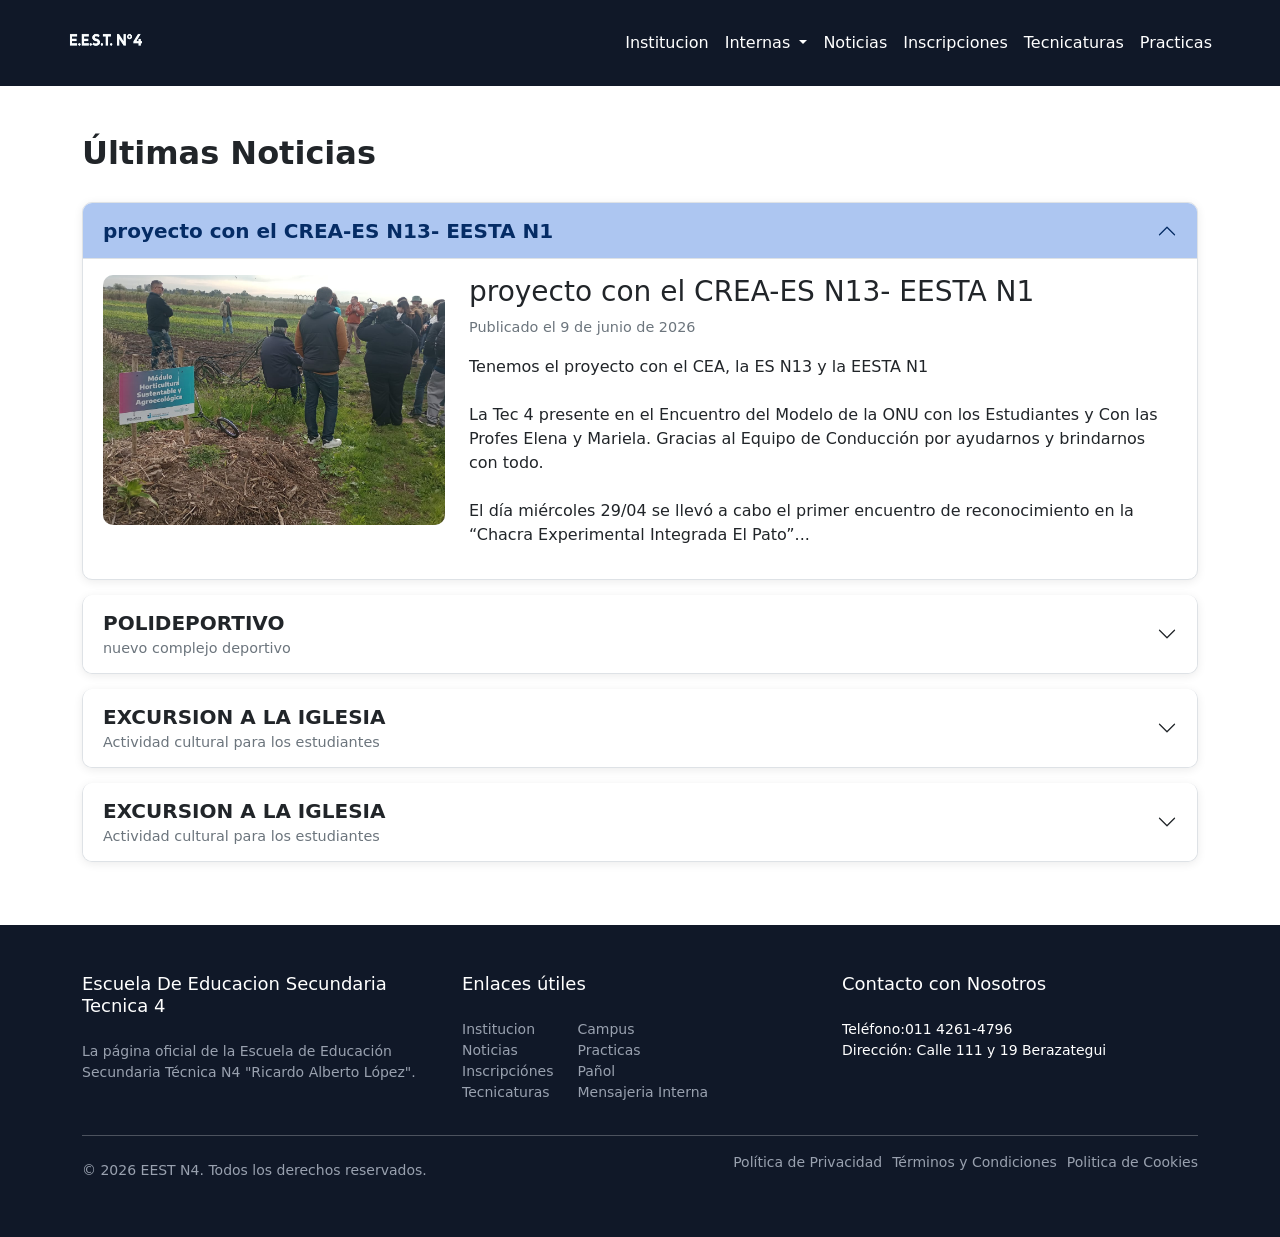
==== noticias.html @ dd94e065 "dg" ====
<!DOCTYPE html>
<html lang="en">
<head>
    <meta charset="UTF-8">
    <meta name="viewport" content="width=device-width, initial-scale=1.0">
    <title>Noticias</title>
    <link rel="stylesheet" href="noticias.css">
    <link href="https://cdn.jsdelivr.net/npm/bootstrap@5.3.8/dist/css/bootstrap.min.css" rel="stylesheet" integrity="sha384-sRIl4kxILFvY47J16cr9ZwB07vP4J8+LH7qKQnuqkuIAvNWLzeN8tE5YBujZqJLB" crossorigin="anonymous">
</head>
<body class="d-flex flex-column">
    
    <nav class="navbar navbar-expand-lg" data-bs-theme="dark" id="nav">
        <div class="container-fluid ms-5">
            <a href="index.html"><img src="./assets/EESTN4.png" alt="foto perfil" width="90" height="70"></a>
            <button class="navbar-toggler" type="button" data-bs-toggle="collapse" data-bs-target="#navbarNavDropdown" aria-controls="navbarNavDropdown" aria-expanded="false" aria-label="Toggle navigation">
                <span class="navbar-toggler-icon"></span>
            </button>
            <div class="collapse navbar-collapse" id="navbarNavDropdown">
                <ul class="navbar-nav ms-auto me-5">
                    <li class="nav-item">
                        <a class="nav-link" href="./institucion.html">Institucion</a>
                    </li>
                    <li class="nav-item dropdown">
                        <a class="nav-link dropdown-toggle" href="#" role="button" data-bs-toggle="dropdown" aria-expanded="false">
                            Internas
                        </a>
                        <ul class="dropdown-menu">
                            <li><a class="dropdown-item" href="./Campus.html">Campus</a></li>
                            <li><a class="dropdown-item" href="https://informatec4.vercel.app/">Mattermost</a></li>
                            <li><a class="dropdown-item" href="./panol.html">Pañol</a></li>
                            <li><a class="dropdown-item" href="./proyecto.html">Proyectos</a></li>
                        </ul>
                    </li>
                    <li class="nav-item">
                        <a class="nav-link" href="./noticias.html">Noticias</a>
                    </li>
                    <li class="nav-item">
                        <a class="nav-link" href="./Inscripciones.html">Inscripciones</a>
                    </li>
                    <li class="nav-item">
                        <a class="nav-link" href="./Tecnicaturas.html">Tecnicaturas</a>
                    </li>
                    <li class="nav-item">
                        <a class="nav-link" href="./practicas.html">Practicas</a>
                    </li>
                </ul>
            </div>
        </div>         
    </nav>

    <div class="container py-5 flex-grow-1">
        <h2 class="section-title">Últimas Noticias</h2>
        <div class="accordion" id="noticiasAccordion">
            
            <div class="accordion-item">
                <h2 class="accordion-header">
                    <button class="accordion-button"
                            type="button"
                            data-bs-toggle="collapse"
                            data-bs-target="#noticia1">
                        <div class="noticia-header">
                            <h5>proyecto con el CREA-ES N13- EESTA N1</h5>
                        </div>
                    </button>
                </h2>

                <div id="noticia1"
                     class="accordion-collapse collapse show"
                     data-bs-parent="#noticiasAccordion">
                    <div class="accordion-body">
                        <div class="row align-items-start">
                            <div class="col-md-4">
                                <img src=".\assets\meteorologia.jpeg"
                                     class="noticia-img"
                                     alt="">
                            </div>
                            <div class="col-md-8">
                                <h3>proyecto con el CREA-ES N13- EESTA N1</h3>
                                <p class="noticia-fecha">
                                    Publicado el 9 de junio de 2026
                                </p>
                                <p>
                                        Tenemos el proyecto con el CEA, la ES N13 y la EESTA N1
                                        <br><br>
                                        La Tec 4 presente en el Encuentro del Modelo de la ONU con los Estudiantes y Con las Profes Elena y Mariela. Gracias al Equipo de Conducción por ayudarnos y brindarnos con todo.
                                        <br><br>
                                        El día miércoles 29/04 se llevó a cabo el primer encuentro de reconocimiento en la “Chacra Experimental Integrada El Pato”...
                                </p>
                            </div>
                        </div>
                    </div>
                </div>
            </div>

            <div class="accordion-item">
                <h2 class="accordion-header">
                    <button class="accordion-button collapsed"
                            type="button"
                            data-bs-toggle="collapse"
                            data-bs-target="#noticia2">
                        <div class="noticia-header">
                            <h5>POLIDEPORTIVO</h5>
                            <p>nuevo complejo deportivo</p>
                        </div>
                    </button>
                </h2>
                <div id="noticia2"
                     class="accordion-collapse collapse"
                     data-bs-parent="#noticiasAccordion">
                    <div class="accordion-body">
                        <div class="row align-items-start">
                            <div class="col-md-4">
                                <img src=".\assets\poli.jpeg"
                                     class="noticia-img"
                                     alt="">
                            </div>
                            <div class="col-md-8">
                                <h3>POLIDEPORTIVO</h3>
                                <p class="noticia-fecha">
                                    Publicado el 9 de junio de 2026
                                </p>
                                <p>
                                    Desde la direccion y la cooperadora se puedo llevar a cabo el convenio con la sede de Berazategui del Polideportivo "Malvinas Argentinas"...
                                </p>
                            </div>
                        </div>
                    </div>
                </div>
            </div>

            <div class="accordion-item">
                <h2 class="accordion-header">
                    <button class="accordion-button collapsed"
                            type="button"
                            data-bs-toggle="collapse"
                            data-bs-target="#noticia3">
                        <div class="noticia-header">
                            <h5>EXCURSION A LA IGLESIA</h5>
                            <p>Actividad cultural para los estudiantes</p>
                        </div>
                    </button>
                </h2>
                <div id="noticia4"
                     class="accordion-collapse collapse"
                     data-bs-parent="#noticiasAccordion">
                    <div class="accordion-body">
                        <div class="row align-items-start">
                            <div class="col-md-4">
                                <img src=".\assets\iglesia.jpeg"
                                     class="noticia-img"
                                     alt="">
                            </div>
                            <div class="col-md-8">
                                <h3>Excursion a la Iglesia</h3>
                                <p class="noticia-fecha">
                                    Publicado el 10 de junio de 2026
                                </p>
                                <p>
                                    El día 10 de junio se realizó una excursión a la iglesia de San Francisco Solano...
                                </p>
                            </div>
                        </div>
                    </div>
                </div>
            </div>



            <div class="accordion-item">
                <h2 class="accordion-header">
                    <button class="accordion-button collapsed"
                            type="button"
                            data-bs-toggle="collapse"
                            data-bs-target="#noticia3">
                        <div class="noticia-header">
                            <h5>EXCURSION A LA IGLESIA</h5>
                            <p>Actividad cultural para los estudiantes</p>
                        </div>
                    </button>
                </h2>
                <div id="noticia4"
                     class="accordion-collapse collapse"
                     data-bs-parent="#noticiasAccordion">
                    <div class="accordion-body">
                        <div class="row align-items-start">
                            <div class="col-md-4">
                                <img src=".\assets\iglesia.jpeg"
                                     class="noticia-img"
                                     alt="">
                            </div>
                            <div class="col-md-8">
                                <h3>Excursion a la Iglesia</h3>
                                <p class="noticia-fecha">
                                    Publicado el 10 de junio de 2026
                                </p>
                                <p>
                                    El día 10 de junio se realizó una excursión a la iglesia de San Francisco Solano...
                                </p>
                            </div>
                        </div>
                    </div>
                </div>
            </div>
        </div>
    </div>


                



    <footer class="p-5">
        <div class="container">
            <div class="row " id="FooterSx">
                <div class="col-lg-4 col-12">
                    <h3 class="f-semi-bold mb-4">Escuela De Educacion Secundaria Tecnica 4</h3>
                    <p>
                    La página oficial de la Escuela de Educación Secundaria Técnica N4 "Ricardo Alberto López".
                    </p>
                </div>
                <div class="col-lg-4 col-12">
                    <h3 class="f-semi-bold mb-4">Enlaces útiles</h3>
                    <div class="enlaces">
                        <ul class="list-unstyled ">
                            <li><a href="./institucion.html">Institucion</a></li>
                            <li><a href="./noticias.html">Noticias</a></li>
                            <li><a href="./Inscripciones.html">Inscripciónes</a></li>
                            <li><a href="./Tecnicaturas.html">Tecnicaturas</a></li>
                        </ul>
                        <ul class="list-unstyled ms-4">
                            <li><a href="./Campus.html">Campus</a></li>
                            <li><a href="./practicas.html">Practicas</a></li>
                            <li><a href="./panol.html">Pañol</a></li>
                            <li><a href="./mensajeria.html">Mensajeria Interna</a></li>
                        </ul>
                    </div>
                </div>
                <div class="col-lg-4 col-12">
                    <h3 class="f-semi-bold mb-4">Contacto con Nosotros</h3>
                    <ul class="list-unstyled">
                        <li>Teléfono:011 4261-4796</li>
                        <li>Dirección: Calle 111 y 19 Berazategui</li>
                    </ul>
                </div>
            </div>
            <hr>
            <div class="derechos">
                <p class="mb-0">&copy; 2026 EEST N4. Todos los derechos reservados.</p>
                <ul>
                    <li><a href="#">Política de Privacidad</a></li>
                    <li><a href="#">Términos y Condiciones</a></li>
                    <li><a href="#">Politica de Cookies</a></li>
                </ul>
            </div>
        </div>
    </footer>

    <script src="https://cdn.jsdelivr.net/npm/bootstrap@5.3.8/dist/js/bootstrap.bundle.min.js" integrity="sha384-FKyoEForCGlyvwx9Hj09JcYn3nv7wiPVlz7YYwJrWVcXK/BmnVDxM+D2scQbITxI" crossorigin="anonymous"></script>
</body>
</html>
---- noticias.css ----
html, body {
            height: 100%;
        }

        #nav {
            background-color: #101828 !important;
        }
        #nav .nav-link {
            color: white;
            transition: color 0.3s ease; 
        }
        #nav .nav-link:hover {
            color: #45556D;
        }
        #nav .dropdown-menu {
            background-color: #45556D;
            border: 1px solid #101828;
            transition: all 0.3s ease;
        }
        #nav .dropdown-item {
            transition: 0.3s ease, color 0.3s ease;
            color:white;
        }
        #nav .dropdown-item:hover {
            background-color: #101828;
        }
        @media (min-width: 992px) {
            #nav .nav-item.dropdown:hover .dropdown-menu {
                display: block;
            }
        }
         body{
            background-color:#f8f9fa;
        }

        .section-title{
            margin-bottom:30px;
            font-weight:700;
        }

        .accordion-item{
            margin-bottom:15px;
            border-radius:10px !important;
            overflow:hidden;
            border:none;
            box-shadow:0 2px 10px rgba(0,0,0,.08);
        }

        .accordion-button{
            padding:20px;
        }

        .accordion-button:not(.collapsed){
            background-color:#fff;
            color:#000;
            box-shadow:none;
            background-color:#adc6f1 !important;
        }

        .accordion-button:focus{
            box-shadow:none;
        }

        .noticia-header{
            text-align:left;
        }

        .noticia-header h5{
            margin:0;
            font-weight:600;
        }

        .noticia-header p{
            margin:5px 0 0;
            color:#6c757d;
            font-size:.9rem;
        }

        .noticia-img{
            width:100%;
            height:250px;
            object-fit:cover;
            border-radius:10px;
        }

        .noticia-fecha{
            color:#6c757d;
            font-size:.9rem;
        }

        .enlaces{
            display: flex;
            
        }
        footer{
            background: #101828;
            color: white;
            font-size: 14px;
            
        }
        footer h3{
            font-size: 18px;
        }
        footer a{
            color:#99A1AF;
            text-decoration: none;
        }
        footer p{
            color:#99A1AF;
        }
        .derechos{
            display: flex;
            justify-content: space-between;
            align-items: center;
        }
        .derechos ul{
            display: flex;
            list-style: none;
            gap: 10px;
        }

        @media(max-width:768px){

            .noticia-img{
                margin-bottom:20px;
                height:200px;
            }
        }
        @media(max-width:576px){

            #FooterSx{
               justify-content: center;
                text-align: center;
                gap: 20px;
            }
            .enlaces{
                flex-direction: column;
                gap: 10px;
            }
             .derechos{
                flex-direction: column;
                gap: 10px;
            }
        }
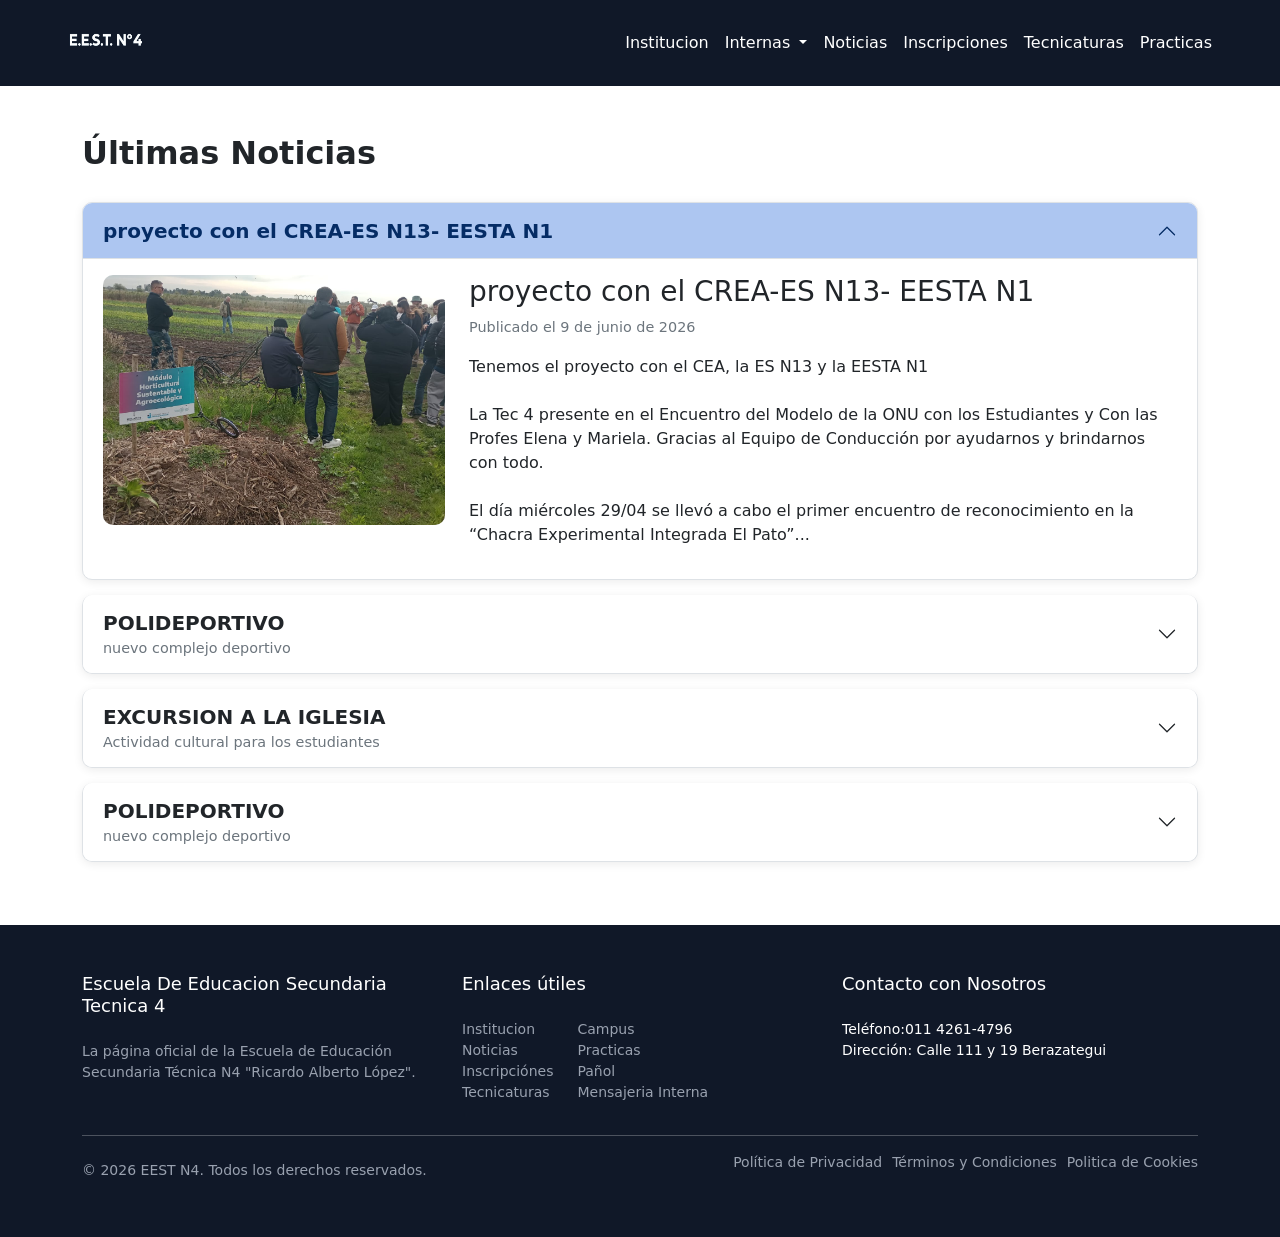
==== commit 75b22cc6: "ujny" ====
--- a/noticias.html
+++ b/noticias.html
@@ -140,67 +140,68 @@
                         </div>
                     </button>
                 </h2>
+                <div id="noticia3"
+                     class="accordion-collapse collapse"
+                     data-bs-parent="#noticiasAccordion">
+                    <div class="accordion-body">
+                        <div class="row align-items-start">
+                            <div class="col-md-4">
+                                <img src=".\assets\iglesia.jpeg"
+                                     class="noticia-img"
+                                     alt="">
+                            </div>
+                            <div class="col-md-8">
+                                <h3>Excursion a la Iglesia</h3>
+                                <p class="noticia-fecha">
+                                    Publicado el 10 de junio de 2026
+                                </p>
+                                <p>
+                                    El día 10 de junio se realizó una excursión a la iglesia de San Francisco Solano...
+                                </p>
+                            </div>
+                        </div>
+                    </div>
+                </div>
+            </div>
+
+
+
+           <div class="accordion-item">
+                <h2 class="accordion-header">
+                    <button class="accordion-button collapsed"
+                            type="button"
+                            data-bs-toggle="collapse"
+                            data-bs-target="#noticia4">
+                        <div class="noticia-header">
+                            <h5>POLIDEPORTIVO</h5>
+                            <p>nuevo complejo deportivo</p>
+                        </div>
+                    </button>
+                </h2>
                 <div id="noticia4"
                      class="accordion-collapse collapse"
                      data-bs-parent="#noticiasAccordion">
                     <div class="accordion-body">
                         <div class="row align-items-start">
                             <div class="col-md-4">
-                                <img src=".\assets\iglesia.jpeg"
-                                     class="noticia-img"
-                                     alt="">
-                            </div>
-                            <div class="col-md-8">
-                                <h3>Excursion a la Iglesia</h3>
-                                <p class="noticia-fecha">
-                                    Publicado el 10 de junio de 2026
-                                </p>
-                                <p>
-                                    El día 10 de junio se realizó una excursión a la iglesia de San Francisco Solano...
-                                </p>
-                            </div>
-                        </div>
-                    </div>
-                </div>
-            </div>
-
-
-
-            <div class="accordion-item">
-                <h2 class="accordion-header">
-                    <button class="accordion-button collapsed"
-                            type="button"
-                            data-bs-toggle="collapse"
-                            data-bs-target="#noticia3">
-                        <div class="noticia-header">
-                            <h5>EXCURSION A LA IGLESIA</h5>
-                            <p>Actividad cultural para los estudiantes</p>
-                        </div>
-                    </button>
-                </h2>
-                <div id="noticia4"
-                     class="accordion-collapse collapse"
-                     data-bs-parent="#noticiasAccordion">
-                    <div class="accordion-body">
-                        <div class="row align-items-start">
-                            <div class="col-md-4">
-                                <img src=".\assets\iglesia.jpeg"
-                                     class="noticia-img"
-                                     alt="">
-                            </div>
-                            <div class="col-md-8">
-                                <h3>Excursion a la Iglesia</h3>
-                                <p class="noticia-fecha">
-                                    Publicado el 10 de junio de 2026
-                                </p>
-                                <p>
-                                    El día 10 de junio se realizó una excursión a la iglesia de San Francisco Solano...
-                                </p>
-                            </div>
-                        </div>
-                    </div>
-                </div>
-            </div>
+                                <img src=".\assets\poli.jpeg"
+                                     class="noticia-img"
+                                     alt="">
+                            </div>
+                            <div class="col-md-8">
+                                <h3>POLIDEPORTIVO</h3>
+                                <p class="noticia-fecha">
+                                    Publicado el 9 de junio de 2026
+                                </p>
+                                <p>
+                                    Desde la direccion y la cooperadora se puedo llevar a cabo el convenio con la sede de Berazategui del Polideportivo "Malvinas Argentinas"...
+                                </p>
+                            </div>
+                        </div>
+                    </div>
+                </div>
+            </div>
+
         </div>
     </div>
 
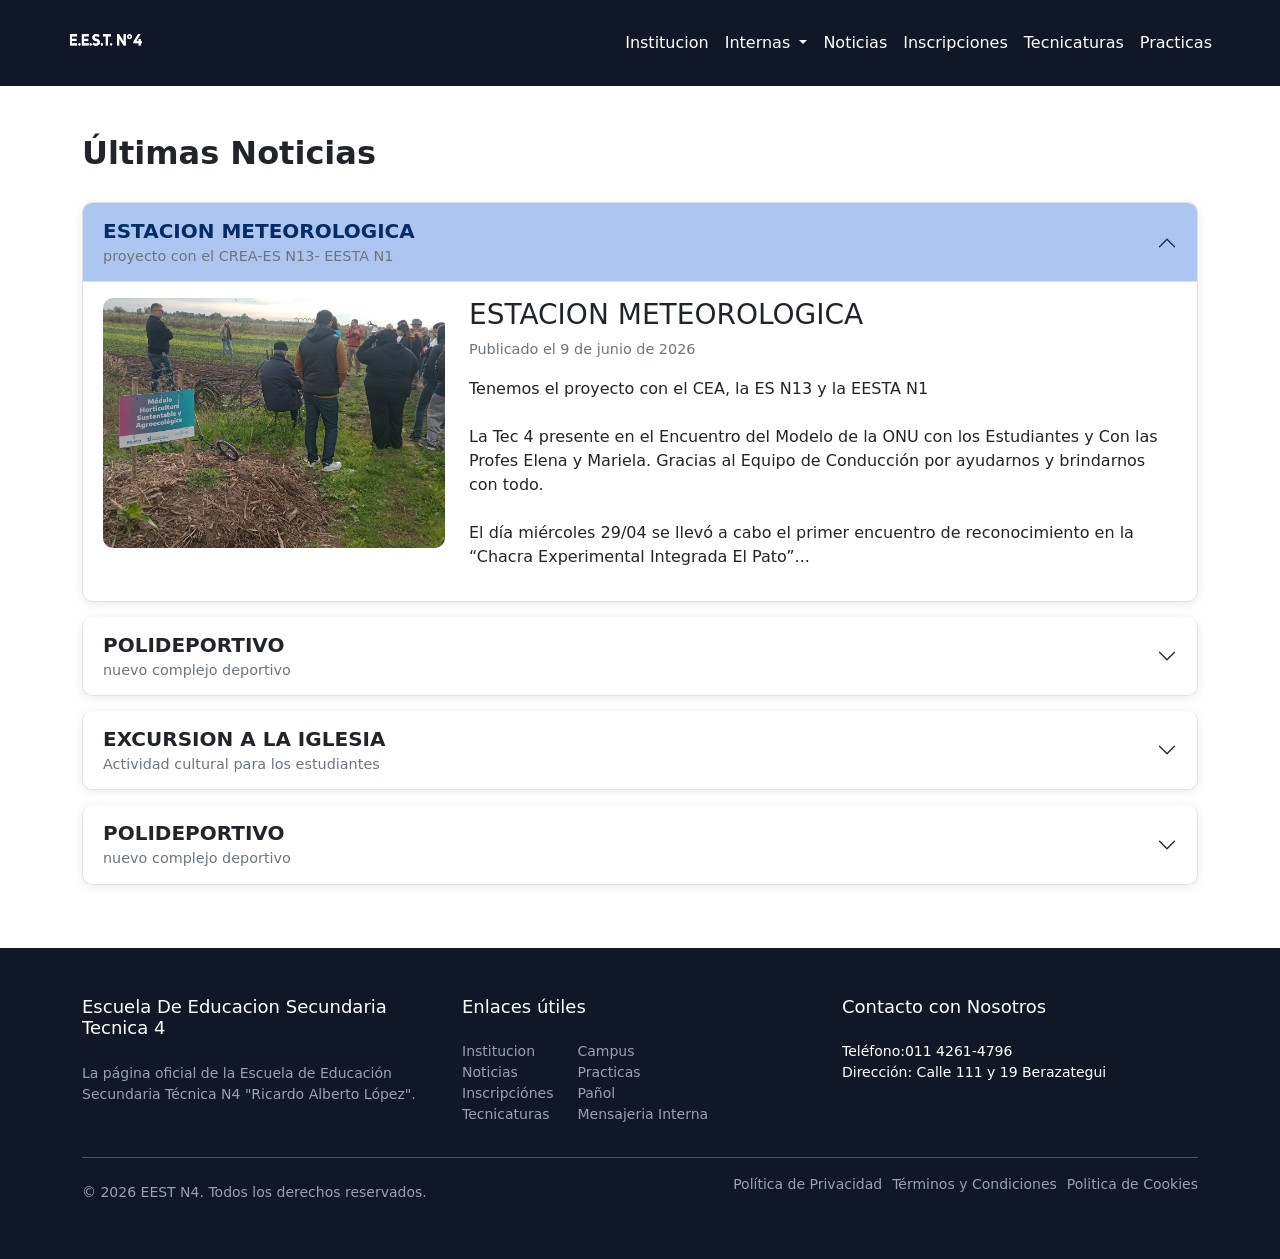
==== commit 11998f4a: "vxv" ====
--- a/noticias.html
+++ b/noticias.html
@@ -59,7 +59,8 @@
                             data-bs-toggle="collapse"
                             data-bs-target="#noticia1">
                         <div class="noticia-header">
-                            <h5>proyecto con el CREA-ES N13- EESTA N1</h5>
+                            <h5>ESTACION METEOROLOGICA</h5>
+                            <p>proyecto con el CREA-ES N13- EESTA N1</p>
                         </div>
                     </button>
                 </h2>
@@ -75,7 +76,7 @@
                                      alt="">
                             </div>
                             <div class="col-md-8">
-                                <h3>proyecto con el CREA-ES N13- EESTA N1</h3>
+                                <h3>ESTACION METEOROLOGICA</h3>
                                 <p class="noticia-fecha">
                                     Publicado el 9 de junio de 2026
                                 </p>
@@ -163,22 +164,19 @@
                     </div>
                 </div>
             </div>
-
-
-
-           <div class="accordion-item">
+<div class="accordion-item">
                 <h2 class="accordion-header">
                     <button class="accordion-button collapsed"
                             type="button"
                             data-bs-toggle="collapse"
-                            data-bs-target="#noticia4">
+                            data-bs-target="#noticia2">
                         <div class="noticia-header">
                             <h5>POLIDEPORTIVO</h5>
                             <p>nuevo complejo deportivo</p>
                         </div>
                     </button>
                 </h2>
-                <div id="noticia4"
+                <div id="noticia2"
                      class="accordion-collapse collapse"
                      data-bs-parent="#noticiasAccordion">
                     <div class="accordion-body">
@@ -201,14 +199,10 @@
                     </div>
                 </div>
             </div>
+
 
         </div>
     </div>
-
-
-                
-
-
 
     <footer class="p-5">
         <div class="container">
@@ -258,4 +252,4 @@
 
     <script src="https://cdn.jsdelivr.net/npm/bootstrap@5.3.8/dist/js/bootstrap.bundle.min.js" integrity="sha384-FKyoEForCGlyvwx9Hj09JcYn3nv7wiPVlz7YYwJrWVcXK/BmnVDxM+D2scQbITxI" crossorigin="anonymous"></script>
 </body>
-</html>
+</html>
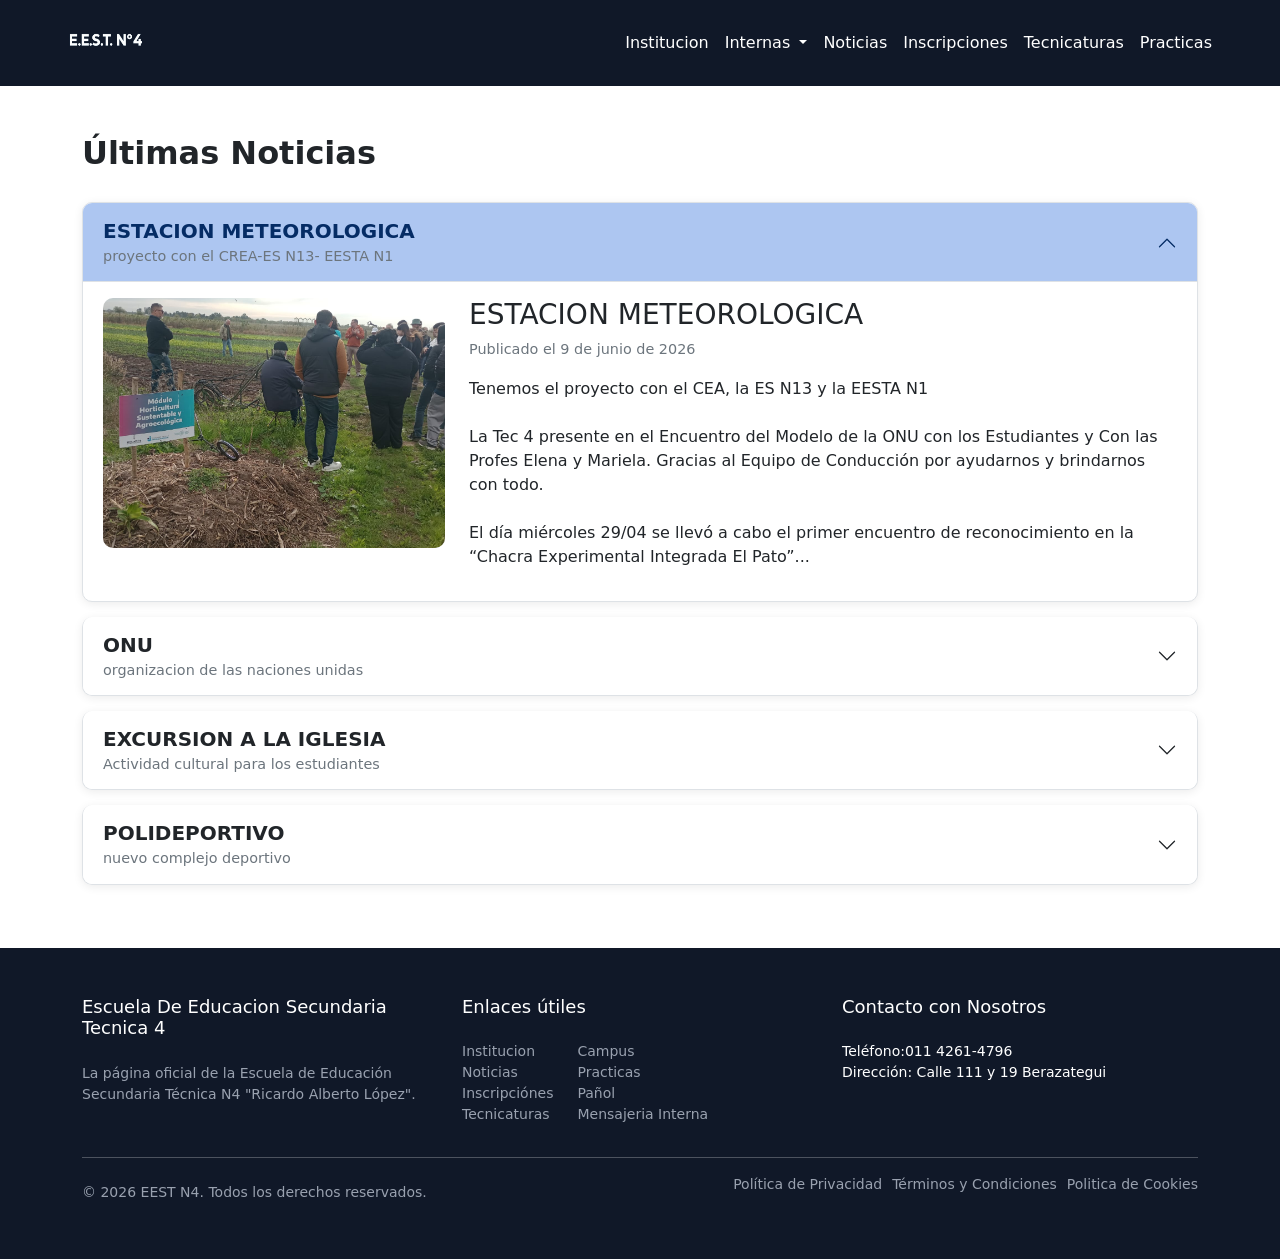
==== commit 0c8bbf76: "sfdsf" ====
--- a/noticias.html
+++ b/noticias.html
@@ -93,6 +93,10 @@
                 </div>
             </div>
 
+
+
+
+
             <div class="accordion-item">
                 <h2 class="accordion-header">
                     <button class="accordion-button collapsed"
@@ -100,8 +104,8 @@
                             data-bs-toggle="collapse"
                             data-bs-target="#noticia2">
                         <div class="noticia-header">
-                            <h5>POLIDEPORTIVO</h5>
-                            <p>nuevo complejo deportivo</p>
+                            <h5>ONU</h5>
+                            <p>organizacion de las naciones unidas</p>
                         </div>
                     </button>
                 </h2>
@@ -111,23 +115,26 @@
                     <div class="accordion-body">
                         <div class="row align-items-start">
                             <div class="col-md-4">
-                                <img src=".\assets\poli.jpeg"
-                                     class="noticia-img"
-                                     alt="">
-                            </div>
-                            <div class="col-md-8">
-                                <h3>POLIDEPORTIVO</h3>
+                                <img src=".\assets\iglesia.jpeg"
+                                     class="noticia-img"
+                                     alt="">
+                            </div>
+                            <div class="col-md-8">
+                                <h3>ONU</h3>
                                 <p class="noticia-fecha">
                                     Publicado el 9 de junio de 2026
                                 </p>
                                 <p>
-                                    Desde la direccion y la cooperadora se puedo llevar a cabo el convenio con la sede de Berazategui del Polideportivo "Malvinas Argentinas"...
-                                </p>
-                            </div>
-                        </div>
-                    </div>
-                </div>
-            </div>
+                             "texto onu"...
+                                </p>
+                            </div>
+                        </div>
+                    </div>
+                </div>
+            </div>
+
+
+
 
             <div class="accordion-item">
                 <h2 class="accordion-header">
@@ -147,7 +154,7 @@
                     <div class="accordion-body">
                         <div class="row align-items-start">
                             <div class="col-md-4">
-                                <img src=".\assets\iglesia.jpeg"
+                                <img src=".\assets\poli.jpeg"
                                      class="noticia-img"
                                      alt="">
                             </div>
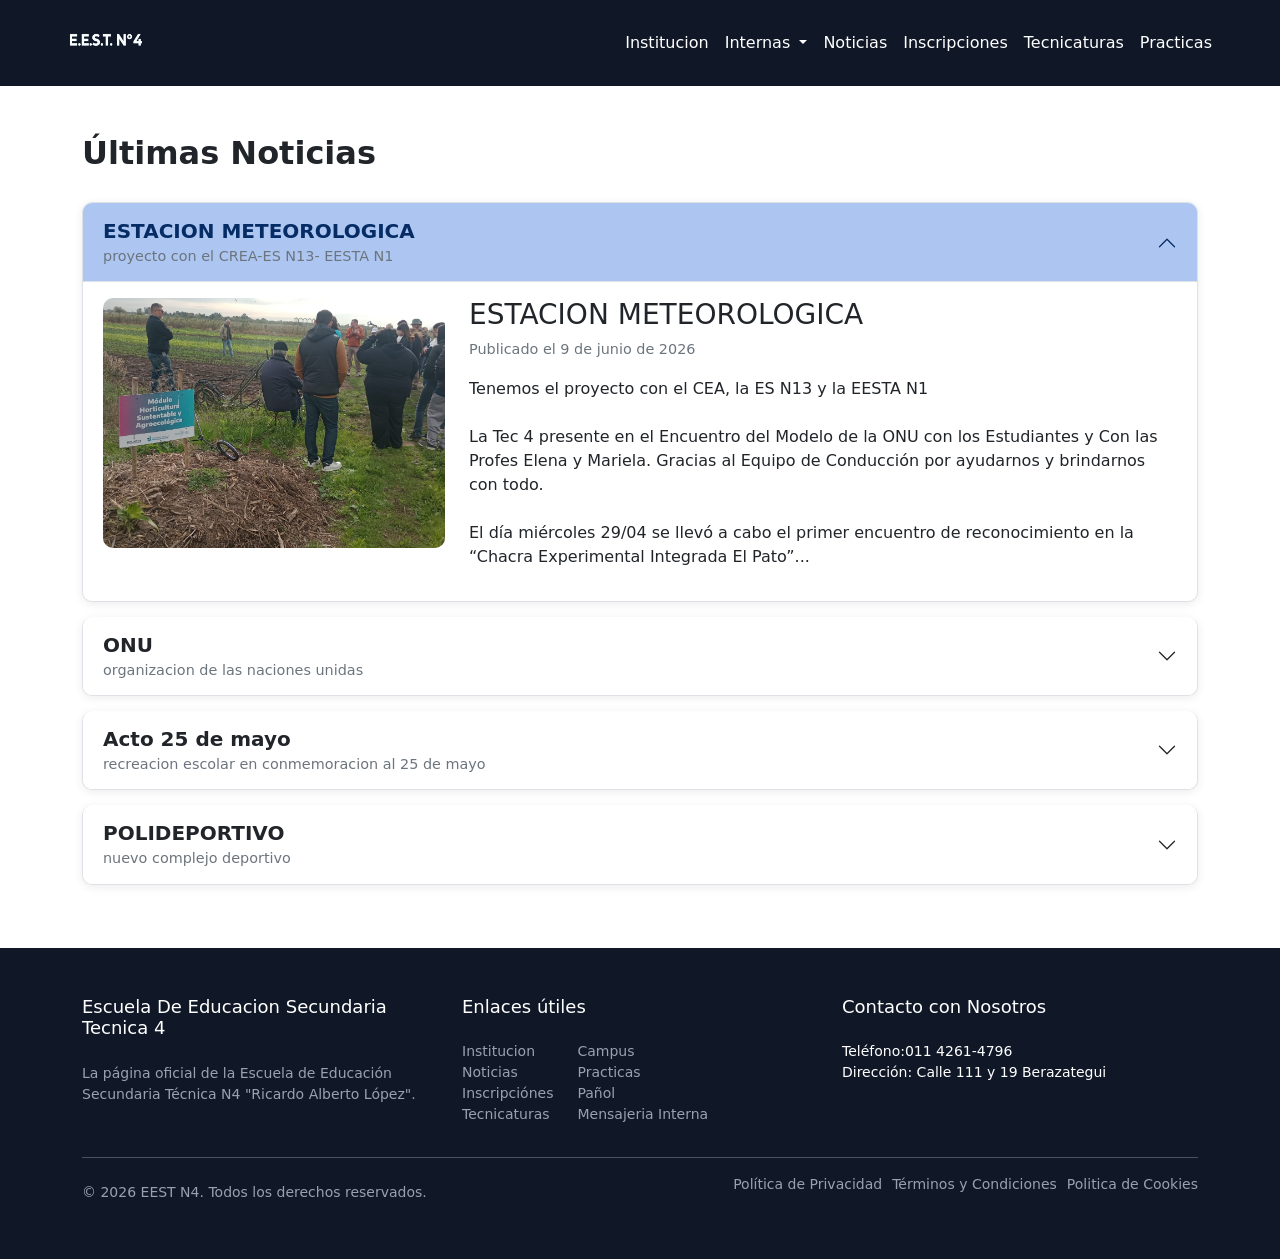
==== commit edfb60eb: "dfsfdsf" ====
--- a/noticias.html
+++ b/noticias.html
@@ -109,92 +109,92 @@
                         </div>
                     </button>
                 </h2>
+             <div id="noticia2"
+                     class="accordion-collapse collapse"
+                     data-bs-parent="#noticiasAccordion">
+                    <div class="accordion-body">
+                        <div class="row align-items-start">
+                            <div class="col-md-4">
+                                <img src=".\assets\iglesia.jpeg"
+                                     class="noticia-img"
+                                     alt="">
+                            </div>
+                            <div class="col-md-8">
+                                <h3>ONU</h3>
+                                <p class="noticia-fecha">
+                                    Publicado el 9 de junio de 2026
+                                </p>
+                                <p>
+                             "texto onu"...
+                                </p>
+                            </div>
+                        </div>
+                    </div>
+                </div>
+            </div>
+
+
+
+
+            <div class="accordion-item">
+                <h2 class="accordion-header">
+                    <button class="accordion-button collapsed"
+                            type="button"
+                            data-bs-toggle="collapse"
+                            data-bs-target="#noticia3">
+                        <div class="noticia-header">
+                            <h5>Acto 25 de mayo</h5>
+                            <p>recreacion escolar en conmemoracion al 25 de mayo</p>
+                        </div>
+                    </button>
+                </h2>
+                <div id="noticia3"
+                     class="accordion-collapse collapse"
+                     data-bs-parent="#noticiasAccordion">
+                    <div class="accordion-body">
+                        <div class="row align-items-start">
+                            <div class="col-md-4">
+                                <img src=".\assets\poli.jpeg"
+                                     class="noticia-img"
+                                     alt="">
+                            </div>
+                            <div class="col-md-8">
+                                <h3>Acto 25 de mayo</h3>
+                                <p class="noticia-fecha">
+                                    Publicado el 10 de junio de 2026
+                                </p>
+                                <p>
+                                "texto 25 de mayo acto"
+                                </p>
+                            </div>
+                        </div>
+                    </div>
+                </div>
+            </div>
+<div class="accordion-item">
+                <h2 class="accordion-header">
+                    <button class="accordion-button collapsed"
+                            type="button"
+                            data-bs-toggle="collapse"
+                            data-bs-target="#noticia2">
+                        <div class="noticia-header">
+                            <h5>POLIDEPORTIVO</h5>
+                            <p>nuevo complejo deportivo</p>
+                        </div>
+                    </button>
+                </h2>
                 <div id="noticia2"
                      class="accordion-collapse collapse"
                      data-bs-parent="#noticiasAccordion">
                     <div class="accordion-body">
                         <div class="row align-items-start">
                             <div class="col-md-4">
-                                <img src=".\assets\iglesia.jpeg"
-                                     class="noticia-img"
-                                     alt="">
-                            </div>
-                            <div class="col-md-8">
-                                <h3>ONU</h3>
-                                <p class="noticia-fecha">
-                                    Publicado el 9 de junio de 2026
-                                </p>
-                                <p>
-                             "texto onu"...
-                                </p>
-                            </div>
-                        </div>
-                    </div>
-                </div>
-            </div>
-
-
-
-
-            <div class="accordion-item">
-                <h2 class="accordion-header">
-                    <button class="accordion-button collapsed"
-                            type="button"
-                            data-bs-toggle="collapse"
-                            data-bs-target="#noticia3">
-                        <div class="noticia-header">
-                            <h5>EXCURSION A LA IGLESIA</h5>
-                            <p>Actividad cultural para los estudiantes</p>
-                        </div>
-                    </button>
-                </h2>
-                <div id="noticia3"
-                     class="accordion-collapse collapse"
-                     data-bs-parent="#noticiasAccordion">
-                    <div class="accordion-body">
-                        <div class="row align-items-start">
-                            <div class="col-md-4">
                                 <img src=".\assets\poli.jpeg"
                                      class="noticia-img"
                                      alt="">
                             </div>
                             <div class="col-md-8">
-                                <h3>Excursion a la Iglesia</h3>
-                                <p class="noticia-fecha">
-                                    Publicado el 10 de junio de 2026
-                                </p>
-                                <p>
-                                    El día 10 de junio se realizó una excursión a la iglesia de San Francisco Solano...
-                                </p>
-                            </div>
-                        </div>
-                    </div>
-                </div>
-            </div>
-<div class="accordion-item">
-                <h2 class="accordion-header">
-                    <button class="accordion-button collapsed"
-                            type="button"
-                            data-bs-toggle="collapse"
-                            data-bs-target="#noticia2">
-                        <div class="noticia-header">
-                            <h5>POLIDEPORTIVO</h5>
-                            <p>nuevo complejo deportivo</p>
-                        </div>
-                    </button>
-                </h2>
-                <div id="noticia2"
-                     class="accordion-collapse collapse"
-                     data-bs-parent="#noticiasAccordion">
-                    <div class="accordion-body">
-                        <div class="row align-items-start">
-                            <div class="col-md-4">
-                                <img src=".\assets\poli.jpeg"
-                                     class="noticia-img"
-                                     alt="">
-                            </div>
-                            <div class="col-md-8">
-                                <h3>POLIDEPORTIVO</h3>
+                                <h3>Inicio ed-fisica</h3>
                                 <p class="noticia-fecha">
                                     Publicado el 9 de junio de 2026
                                 </p>
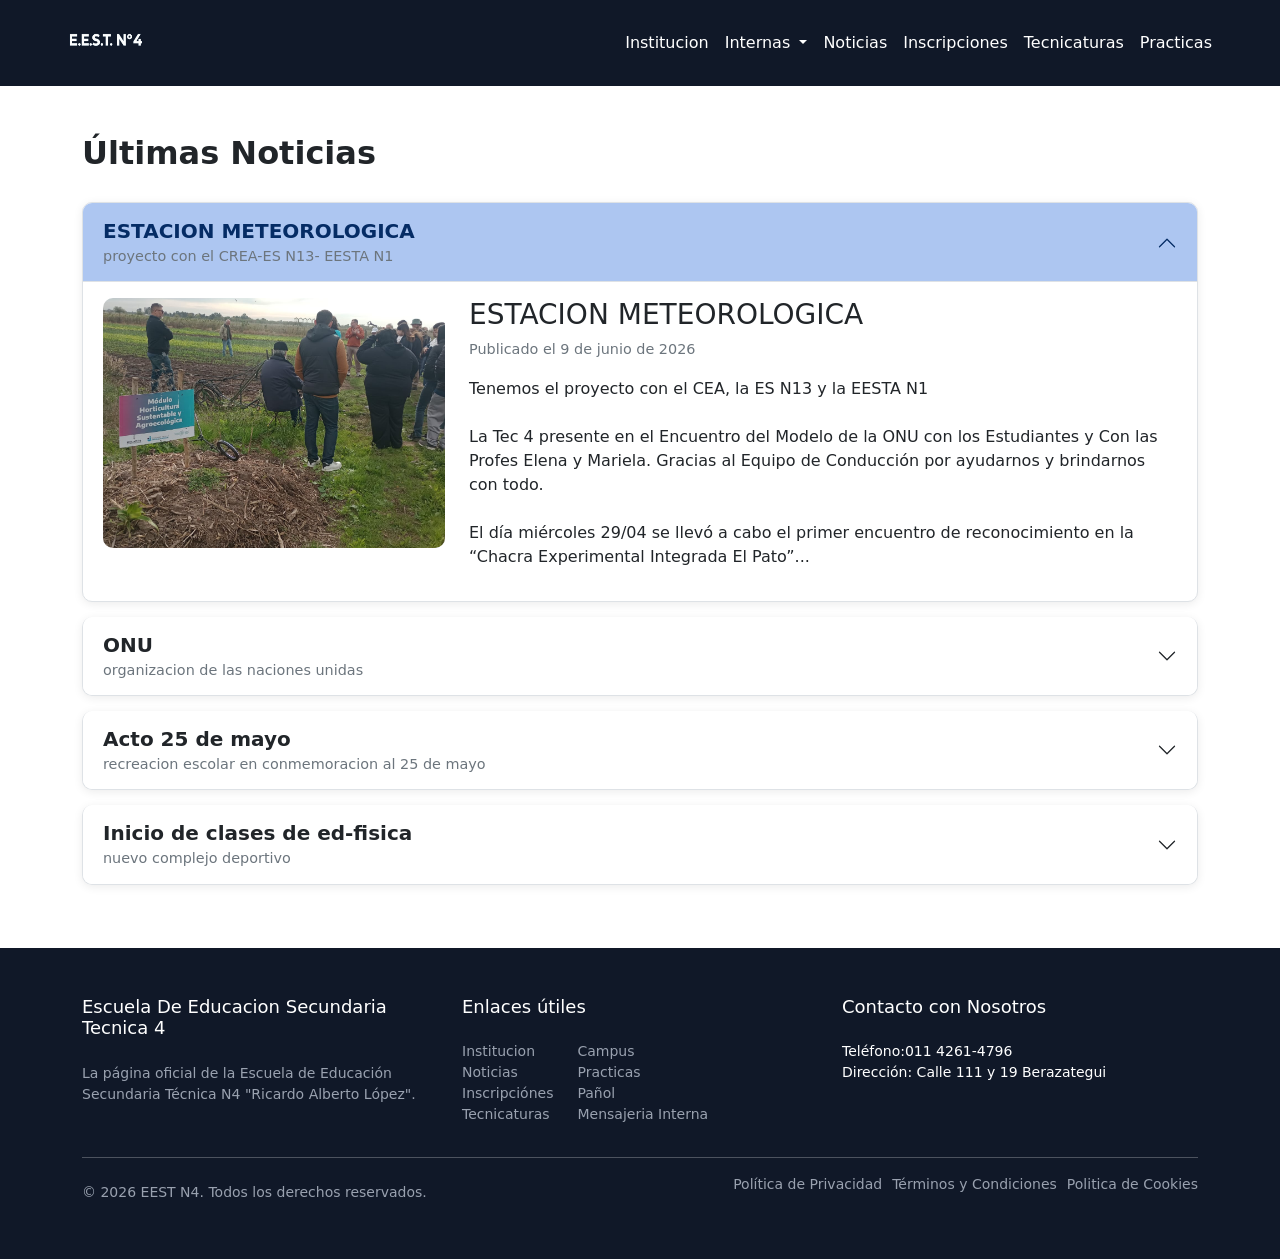
==== commit f6f88fa8: "ewrewr" ====
--- a/noticias.html
+++ b/noticias.html
@@ -176,14 +176,14 @@
                     <button class="accordion-button collapsed"
                             type="button"
                             data-bs-toggle="collapse"
-                            data-bs-target="#noticia2">
-                        <div class="noticia-header">
-                            <h5>POLIDEPORTIVO</h5>
+                            data-bs-target="#noticia4">
+                        <div class="noticia-header">
+                            <h5>Inicio de clases de ed-fisica</h5>
                             <p>nuevo complejo deportivo</p>
                         </div>
                     </button>
                 </h2>
-                <div id="noticia2"
+                <div id="noticia4"
                      class="accordion-collapse collapse"
                      data-bs-parent="#noticiasAccordion">
                     <div class="accordion-body">
@@ -194,7 +194,7 @@
                                      alt="">
                             </div>
                             <div class="col-md-8">
-                                <h3>Inicio ed-fisica</h3>
+                                <h3>Inicio de clases de ed-fisica</h3>
                                 <p class="noticia-fecha">
                                     Publicado el 9 de junio de 2026
                                 </p>
